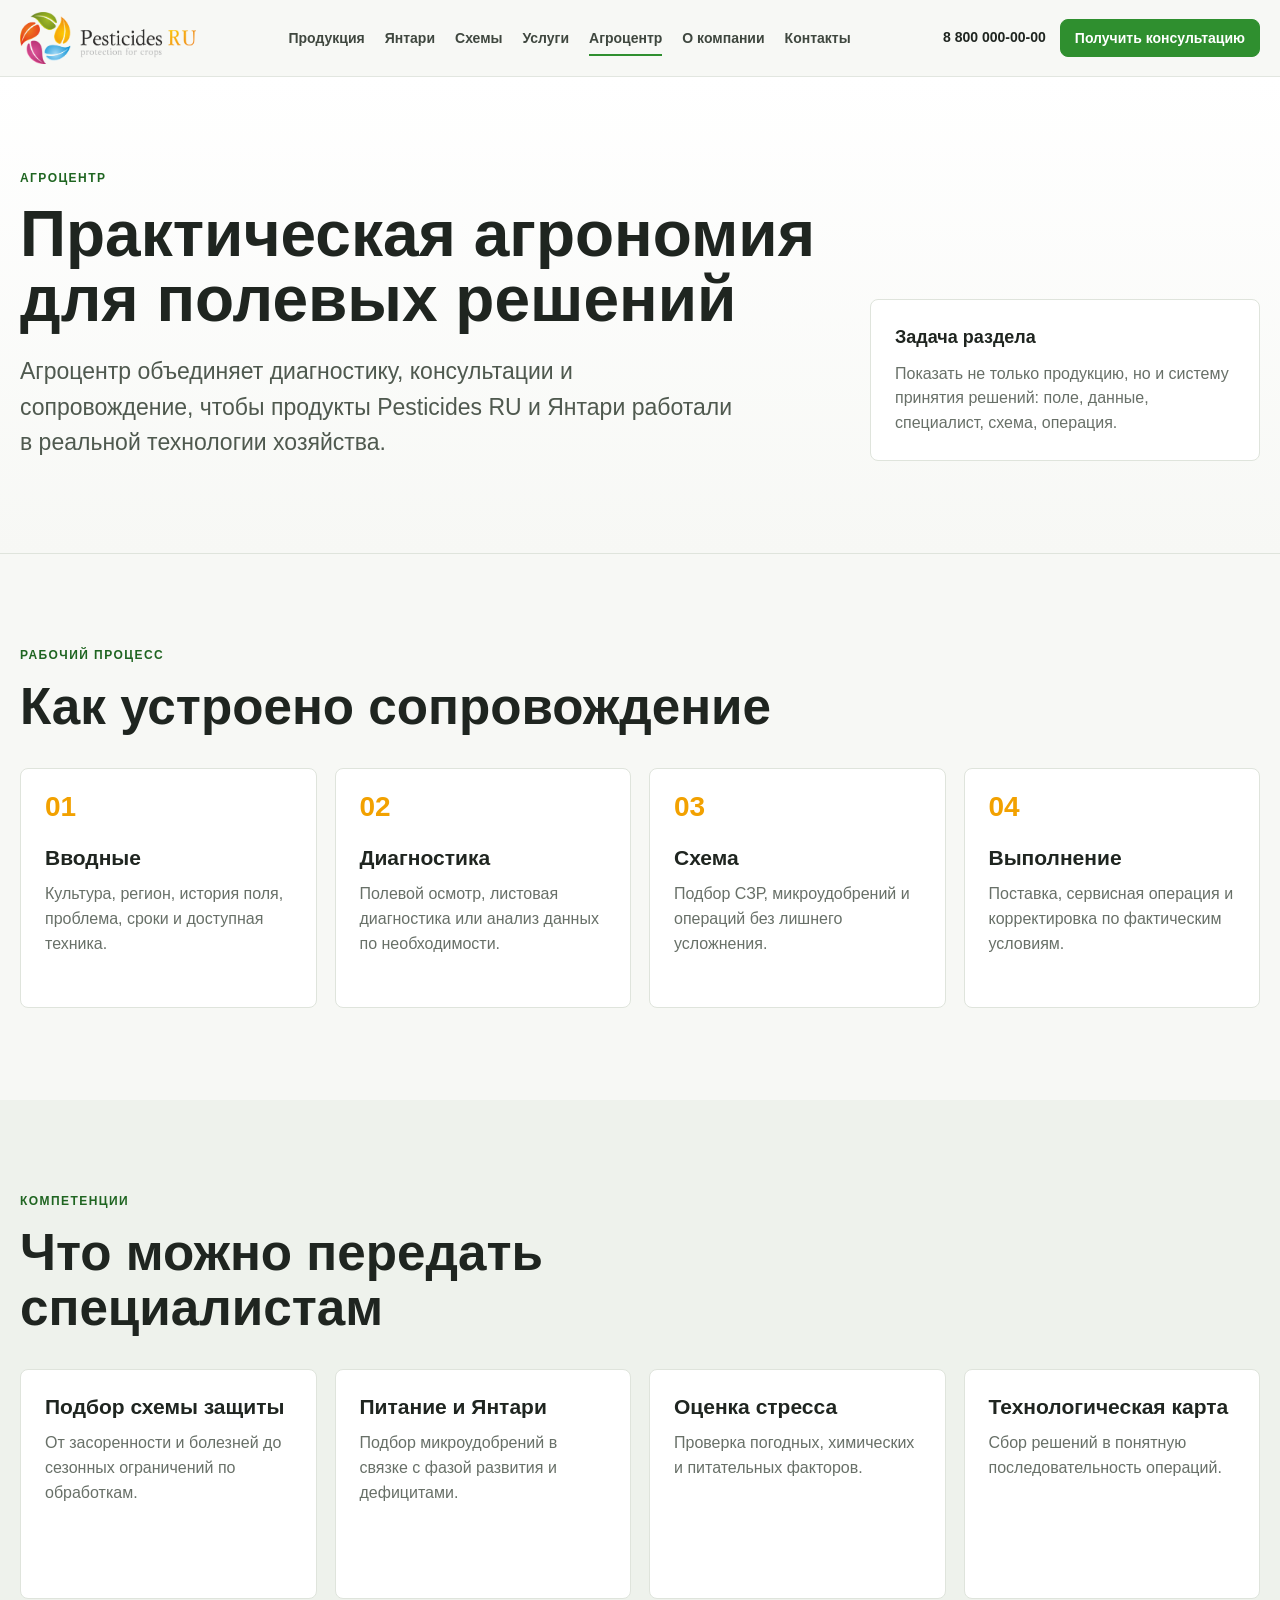
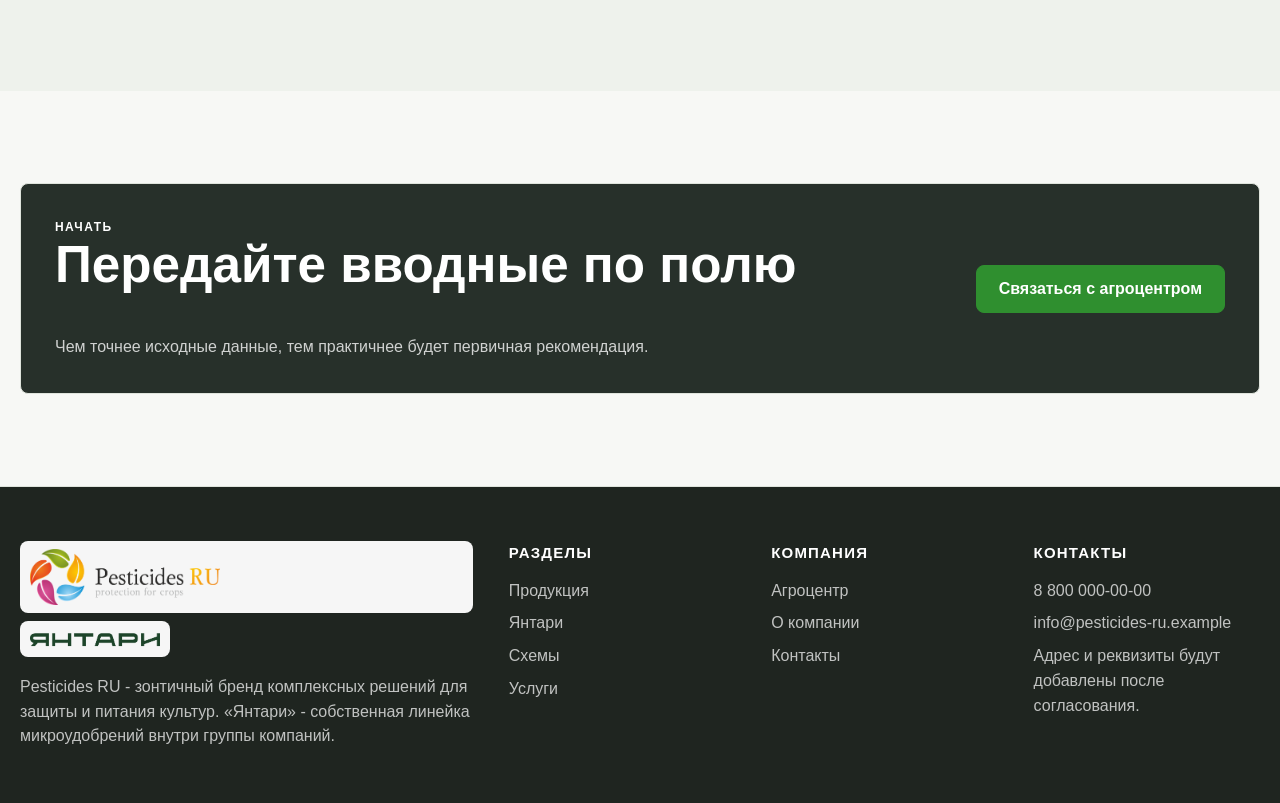
==== agrocenter.html @ 40eee6c5 "Initial static site" ====
<!doctype html>
<html lang="ru">
  <head>
    <meta charset="utf-8">
    <meta name="viewport" content="width=device-width, initial-scale=1">
    <title>Агроцентр - Pesticides RU</title>
    <meta name="description" content="Агроцентр Pesticides RU: диагностика, полевой мониторинг и сопровождение технологических решений.">
    <link rel="stylesheet" href="assets/css/styles.css">
  </head>
  <body>
    <header class="site-header" data-header>
      <div class="container header-inner">
        <a class="brand" href="index.html" aria-label="Pesticides RU"><img class="brand-logo" src="assets/img/logo-pesticides.png" alt="Pesticides RU"></a>
        <button class="nav-toggle" type="button" aria-label="Открыть меню" aria-expanded="false" data-menu-toggle><span></span><span></span></button>
        <nav class="site-nav" data-nav>
          <a href="products.html">Продукция</a>
          <a href="yantari.html">Янтари</a>
          <a href="schemes.html">Схемы</a>
          <a href="services.html">Услуги</a>
          <a href="agrocenter.html">Агроцентр</a>
          <a href="company.html">О компании</a>
          <a href="contacts.html">Контакты</a>
        </nav>
        <div class="header-actions"><a class="header-phone" href="tel:+78000000000">8 800 000-00-00</a><a class="button button--small" href="contacts.html">Получить консультацию</a></div>
      </div>
    </header>

    <main>
      <section class="page-hero section">
        <div class="container page-hero-grid">
          <div class="reveal">
            <p class="eyebrow">Агроцентр</p>
            <h1>Практическая агрономия для полевых решений</h1>
            <p class="lead">Агроцентр объединяет диагностику, консультации и сопровождение, чтобы продукты Pesticides RU и Янтари работали в реальной технологии хозяйства.</p>
          </div>
          <aside class="page-note reveal">
            <strong>Задача раздела</strong>
            <p>Показать не только продукцию, но и систему принятия решений: поле, данные, специалист, схема, операция.</p>
          </aside>
        </div>
      </section>

      <section class="section">
        <div class="container">
          <div class="section-header reveal">
            <p class="eyebrow">Рабочий процесс</p>
            <h2>Как устроено сопровождение</h2>
          </div>
          <div class="process-line">
            <article class="process-step reveal"><span>01</span><h3>Вводные</h3><p>Культура, регион, история поля, проблема, сроки и доступная техника.</p></article>
            <article class="process-step reveal"><span>02</span><h3>Диагностика</h3><p>Полевой осмотр, листовая диагностика или анализ данных по необходимости.</p></article>
            <article class="process-step reveal"><span>03</span><h3>Схема</h3><p>Подбор СЗР, микроудобрений и операций без лишнего усложнения.</p></article>
            <article class="process-step reveal"><span>04</span><h3>Выполнение</h3><p>Поставка, сервисная операция и корректировка по фактическим условиям.</p></article>
          </div>
        </div>
      </section>

      <section class="section section--muted">
        <div class="container">
          <div class="section-header reveal">
            <p class="eyebrow">Компетенции</p>
            <h2>Что можно передать специалистам</h2>
          </div>
          <div class="grid grid--4">
            <article class="card reveal"><h3>Подбор схемы защиты</h3><p>От засоренности и болезней до сезонных ограничений по обработкам.</p></article>
            <article class="card reveal"><h3>Питание и Янтари</h3><p>Подбор микроудобрений в связке с фазой развития и дефицитами.</p></article>
            <article class="card reveal"><h3>Оценка стресса</h3><p>Проверка погодных, химических и питательных факторов.</p></article>
            <article class="card reveal"><h3>Технологическая карта</h3><p>Сбор решений в понятную последовательность операций.</p></article>
          </div>
        </div>
      </section>

      <section class="section">
        <div class="container">
          <div class="cta-block reveal">
            <div><p class="eyebrow">Начать</p><h2>Передайте вводные по полю</h2><p>Чем точнее исходные данные, тем практичнее будет первичная рекомендация.</p></div>
            <a class="button" href="contacts.html">Связаться с агроцентром</a>
          </div>
        </div>
      </section>
    </main>

    <footer class="site-footer">
      <div class="container footer-grid">
        <div><a class="brand brand--footer" href="index.html"><img class="brand-logo" src="assets/img/logo-pesticides.png" alt="Pesticides RU"></a><img class="footer-yantari-logo" src="assets/img/logo-yantari-wordmark.png" alt="Янтари"><p>Pesticides RU - зонтичный бренд комплексных решений для защиты и питания культур. «Янтари» - собственная линейка микроудобрений внутри группы компаний.</p></div>
        <div><h2>Разделы</h2><a href="products.html">Продукция</a><a href="yantari.html">Янтари</a><a href="schemes.html">Схемы</a><a href="services.html">Услуги</a></div>
        <div><h2>Компания</h2><a href="agrocenter.html">Агроцентр</a><a href="company.html">О компании</a><a href="contacts.html">Контакты</a></div>
        <div><h2>Контакты</h2><a href="tel:+78000000000">8 800 000-00-00</a><a href="mailto:info@pesticides-ru.example">info@pesticides-ru.example</a><p>Адрес и реквизиты будут добавлены после согласования.</p></div>
      </div>
    </footer>
    <script src="assets/js/main.js"></script>
  </body>
</html>
---- assets/css/styles.css ----
:root {
  --color-bg: #f7f8f5;
  --color-surface: #ffffff;
  --color-text: #1f2520;
  --color-muted: #687068;
  --color-line: #dfe4dc;
  --color-green: #2f8f2f;
  --color-green-dark: #1f6521;
  --color-yantari: #f2a100;
  --color-yantari-soft: #fff4d8;
  --color-graphite: #27302a;
  --color-bluegray: #e8eef0;
  --shadow-soft: 0 18px 50px rgba(31, 37, 32, 0.08);
  --radius: 8px;
  --container: min(100% - 40px, 1240px);
}

* {
  box-sizing: border-box;
}

html {
  scroll-behavior: smooth;
}

body {
  margin: 0;
  background: var(--color-bg);
  color: var(--color-text);
  font-family: Inter, Arial, Helvetica, sans-serif;
  font-size: 16px;
  line-height: 1.55;
  text-rendering: optimizeLegibility;
}

body.menu-open {
  overflow: hidden;
}

img {
  display: block;
  max-width: 100%;
}

a {
  color: inherit;
  text-decoration: none;
}

button,
input,
select,
textarea {
  font: inherit;
}

.container {
  width: var(--container);
  margin: 0 auto;
}

.section {
  padding: 92px 0;
}

.section--tight {
  padding: 30px 0 70px;
}

.section--soft {
  background: linear-gradient(180deg, var(--color-yantari-soft), #fffaf0);
}

.section--muted {
  background: #eef2ec;
}

.section-header {
  max-width: 760px;
  margin-bottom: 34px;
}

.section-header h2,
.page-hero h1,
.hero h1,
.subbrand-hero h1 {
  margin: 0;
  color: var(--color-text);
  font-weight: 760;
  line-height: 1.02;
  letter-spacing: 0;
}

.hero h1 {
  max-width: 720px;
  font-size: clamp(38px, 5.4vw, 68px);
}

.page-hero h1,
.subbrand-hero h1 {
  font-size: clamp(38px, 5vw, 66px);
}

.section-header h2,
.cta-block h2,
.brand-feature h2 {
  font-size: clamp(30px, 4vw, 52px);
  line-height: 1.08;
}

h1,
h2,
h3,
p {
  margin-top: 0;
  overflow-wrap: break-word;
}

p {
  color: var(--color-muted);
}

.lead {
  max-width: 720px;
  margin: 22px 0 0;
  color: #4f594f;
  font-size: clamp(18px, 2vw, 23px);
}

.eyebrow {
  margin-bottom: 14px;
  color: var(--color-green-dark);
  font-size: 12px;
  font-weight: 760;
  letter-spacing: 0.12em;
  text-transform: uppercase;
}

.button {
  display: inline-flex;
  align-items: center;
  justify-content: center;
  min-height: 48px;
  padding: 0 22px;
  border: 1px solid var(--color-green);
  border-radius: var(--radius);
  background: var(--color-green);
  color: #ffffff;
  font-weight: 720;
  line-height: 1;
  transition: background 180ms ease, border-color 180ms ease, transform 180ms ease;
}

.button:hover {
  border-color: var(--color-green-dark);
  background: var(--color-green-dark);
  transform: translateY(-1px);
}

.button--secondary {
  background: transparent;
  color: var(--color-green-dark);
}

.button--secondary:hover {
  background: #eaf3e8;
  color: var(--color-green-dark);
}

.button--small {
  min-height: 38px;
  padding: 0 14px;
  font-size: 14px;
}

.text-link {
  display: inline-flex;
  align-items: center;
  gap: 8px;
  margin-top: auto;
  color: var(--color-green-dark);
  font-weight: 720;
}

.text-link::after {
  content: "";
  width: 24px;
  height: 1px;
  background: currentColor;
}

.site-header {
  position: sticky;
  top: 0;
  z-index: 20;
  border-bottom: 1px solid rgba(223, 228, 220, 0.86);
  background: rgba(247, 248, 245, 0.92);
  backdrop-filter: blur(18px);
  transition: box-shadow 180ms ease, background 180ms ease;
}

.site-header.is-scrolled {
  background: rgba(255, 255, 255, 0.94);
  box-shadow: 0 10px 32px rgba(31, 37, 32, 0.08);
}

.header-inner {
  display: grid;
  grid-template-columns: auto 1fr auto;
  align-items: center;
  gap: 24px;
  min-height: 76px;
}

.brand {
  display: inline-flex;
  align-items: center;
  gap: 10px;
  min-width: 0;
  font-weight: 800;
}

.brand-logo {
  display: block;
  width: 176px;
  height: auto;
}

.brand--footer .brand-logo {
  width: 190px;
}

.brand-mark {
  display: inline-flex;
  align-items: center;
  justify-content: center;
  width: 38px;
  height: 38px;
  border: 1px solid var(--color-green);
  border-radius: 50%;
  background: #eef6ec;
  color: var(--color-green-dark);
  font-size: 13px;
  font-weight: 800;
}

.brand-mark--large {
  width: 58px;
  height: 58px;
  font-size: 18px;
}

.brand-text {
  white-space: nowrap;
}

.site-nav {
  display: flex;
  align-items: center;
  justify-content: center;
  gap: 20px;
  color: #3f473f;
  font-size: 14px;
  font-weight: 640;
}

.site-nav a {
  position: relative;
  padding: 27px 0 26px;
}

.site-nav a::after {
  position: absolute;
  right: 0;
  bottom: 19px;
  left: 0;
  height: 2px;
  background: var(--color-green);
  content: "";
  opacity: 0;
  transform: scaleX(0.3);
  transition: opacity 180ms ease, transform 180ms ease;
}

.site-nav a:hover::after,
.site-nav a.is-active::after {
  opacity: 1;
  transform: scaleX(1);
}

.header-actions {
  display: inline-flex;
  align-items: center;
  gap: 14px;
}

.header-phone {
  color: var(--color-text);
  font-size: 14px;
  font-weight: 760;
  white-space: nowrap;
}

.nav-toggle {
  display: none;
  width: 42px;
  height: 42px;
  border: 1px solid var(--color-line);
  border-radius: var(--radius);
  background: var(--color-surface);
  cursor: pointer;
}

.nav-toggle span {
  display: block;
  width: 18px;
  height: 2px;
  margin: 5px auto;
  background: var(--color-text);
  transition: transform 180ms ease, opacity 180ms ease;
}

.nav-toggle.is-active span:first-child {
  transform: translateY(3.5px) rotate(45deg);
}

.nav-toggle.is-active span:last-child {
  transform: translateY(-3.5px) rotate(-45deg);
}

.mobile-nav-actions {
  display: none;
}

.hero {
  padding-top: 58px;
}

.hero-grid {
  display: grid;
  grid-template-columns: minmax(0, 1fr) minmax(360px, 0.92fr);
  align-items: center;
  gap: 44px;
}

.hero-grid > *,
.page-hero-grid > *,
.subbrand-hero-grid > *,
.brand-feature > *,
.two-column > *,
.contact-layout > *,
.grid > *,
.product-grid > *,
.service-list > *,
.stage-grid > *,
.process-line > *,
.footer-grid > * {
  min-width: 0;
}

.hero-copy {
  position: relative;
  z-index: 1;
}

.hero-actions {
  display: flex;
  flex-wrap: wrap;
  gap: 12px;
  margin-top: 34px;
}

.hero-media {
  min-height: 500px;
  overflow: hidden;
  border-radius: var(--radius);
  background: #d8dfd6;
  box-shadow: var(--shadow-soft);
}

.hero-media img {
  width: 100%;
  height: 100%;
  min-height: 500px;
  object-fit: cover;
}

.metrics-row {
  display: grid;
  grid-template-columns: repeat(5, 1fr);
  border-top: 1px solid var(--color-line);
  border-bottom: 1px solid var(--color-line);
  background: rgba(255, 255, 255, 0.52);
}

.metric {
  min-height: 138px;
  padding: 26px 24px;
  border-right: 1px solid var(--color-line);
}

.metric:last-child {
  border-right: 0;
}

.metric-value {
  display: block;
  margin-bottom: 12px;
  color: var(--color-text);
  font-size: clamp(24px, 3vw, 34px);
  font-weight: 820;
  line-height: 1;
}

.metric p {
  margin: 0;
  font-size: 14px;
}

.grid {
  display: grid;
  gap: 18px;
}

.grid--4 {
  grid-template-columns: repeat(4, minmax(0, 1fr));
}

.grid--5 {
  grid-template-columns: repeat(5, minmax(0, 1fr));
}

.grid--6 {
  grid-template-columns: repeat(6, minmax(0, 1fr));
}

.card,
.product-card,
.culture-card,
.document-card,
.service-card,
.scheme-card,
.contact-card,
.page-note,
.subbrand-panel,
.process-step,
.map-placeholder,
.requisites {
  border: 1px solid var(--color-line);
  border-radius: var(--radius);
  background: var(--color-surface);
}

.card {
  display: flex;
  min-height: 230px;
  flex-direction: column;
  padding: 24px;
  transition: border-color 180ms ease, transform 180ms ease, box-shadow 180ms ease;
}

.card:hover,
.product-card:hover,
.culture-card:hover,
.service-card:hover,
.document-card:hover {
  border-color: #b9c8b6;
  box-shadow: 0 14px 36px rgba(31, 37, 32, 0.07);
  transform: translateY(-2px);
}

.card--accent {
  border-color: #f3cb73;
  background: #fffaf0;
}

.card h3,
.product-card h3,
.service-card h2,
.document-card h3,
.process-step h3 {
  margin-bottom: 12px;
  color: var(--color-text);
  font-size: 21px;
  line-height: 1.2;
}

.card p,
.product-card p,
.document-card p,
.service-card p {
  margin-bottom: 0;
}

.card-kicker {
  margin-bottom: 18px;
  color: var(--color-muted);
  font-size: 12px;
  font-weight: 760;
  letter-spacing: 0.08em;
  text-transform: uppercase;
}

.brand-feature {
  display: grid;
  grid-template-columns: minmax(280px, 0.86fr) minmax(0, 1.14fr);
  gap: 44px;
  align-items: start;
}

.brand-feature p {
  max-width: 580px;
  margin-bottom: 28px;
  font-size: 18px;
}

.subbrand-logo {
  display: inline-flex;
  align-items: center;
  min-height: 38px;
  margin-bottom: 18px;
  padding: 8px 16px;
  border: 1px solid #e8b33c;
  border-radius: 999px;
  background: #fff6dc;
  color: #885b00;
  font-size: 16px;
  font-weight: 820;
}

.yantari-logo {
  display: block;
  width: min(100%, 230px);
  height: auto;
  margin-bottom: 18px;
}

.yantari-logo--hero {
  width: min(100%, 340px);
}

.yantari-logo--feature {
  width: min(100%, 260px);
}

.mini-products {
  display: grid;
  grid-template-columns: repeat(2, minmax(0, 1fr));
  gap: 14px;
}

.mini-products article {
  min-height: 132px;
  padding: 18px;
  border: 1px solid #efd99e;
  border-radius: var(--radius);
  background: rgba(255, 255, 255, 0.72);
}

.mini-products h3 {
  margin-bottom: 8px;
  font-size: 19px;
}

.mini-products p {
  margin: 0;
  font-size: 14px;
}

.culture-card {
  position: relative;
  display: flex;
  min-height: 128px;
  align-items: flex-end;
  padding: 18px;
  overflow: hidden;
  color: var(--color-text);
  font-weight: 780;
  transition: border-color 180ms ease, transform 180ms ease, box-shadow 180ms ease;
}

.culture-card::before {
  position: absolute;
  inset: 0;
  background:
    linear-gradient(135deg, rgba(47, 143, 47, 0.14), rgba(242, 161, 0, 0.08)),
    repeating-linear-gradient(90deg, transparent 0 22px, rgba(31, 37, 32, 0.04) 22px 23px);
  content: "";
}

.culture-card span {
  position: relative;
}

.cta-block {
  display: grid;
  grid-template-columns: minmax(0, 1fr) auto;
  gap: 30px;
  align-items: center;
  padding: 34px;
  border: 1px solid var(--color-line);
  border-radius: var(--radius);
  background: var(--color-graphite);
}

.cta-block h2,
.cta-block p,
.cta-block .eyebrow {
  color: #ffffff;
}

.cta-block p {
  max-width: 680px;
  margin-bottom: 0;
  color: rgba(255, 255, 255, 0.78);
}

.cta-actions {
  display: flex;
  flex-wrap: wrap;
  gap: 12px;
  justify-content: flex-end;
}

.cta-block .button--secondary {
  border-color: rgba(255, 255, 255, 0.5);
  color: #ffffff;
}

.cta-block .button--secondary:hover {
  background: rgba(255, 255, 255, 0.1);
}

.page-hero {
  border-bottom: 1px solid var(--color-line);
  background: linear-gradient(180deg, #ffffff, var(--color-bg));
}

.page-hero-grid,
.subbrand-hero-grid {
  display: grid;
  grid-template-columns: minmax(0, 1fr) minmax(280px, 390px);
  gap: 44px;
  align-items: end;
}

.page-note,
.contact-card,
.subbrand-panel {
  padding: 24px;
}

.page-note strong,
.contact-card h2 {
  display: block;
  margin-bottom: 10px;
  color: var(--color-text);
  font-size: 18px;
}

.page-note p,
.contact-card p,
.subbrand-panel p {
  margin: 0;
}

.filter-bar {
  display: flex;
  flex-wrap: wrap;
  gap: 8px;
  margin-bottom: 28px;
}

.filter-button {
  min-height: 38px;
  padding: 0 14px;
  border: 1px solid var(--color-line);
  border-radius: 999px;
  background: var(--color-surface);
  color: var(--color-text);
  cursor: pointer;
  font-size: 14px;
  font-weight: 680;
  transition: border-color 180ms ease, background 180ms ease, color 180ms ease;
}

.filter-button:hover,
.filter-button.is-active {
  border-color: var(--color-green);
  background: #eaf3e8;
  color: var(--color-green-dark);
}

.product-grid {
  display: grid;
  grid-template-columns: repeat(4, minmax(0, 1fr));
  gap: 18px;
}

.product-card {
  display: flex;
  min-height: 330px;
  flex-direction: column;
  padding: 22px;
  transition: border-color 180ms ease, transform 180ms ease, box-shadow 180ms ease;
}

.product-card.is-hidden,
.scheme-card.is-hidden {
  display: none;
}

.tag {
  display: inline-flex;
  width: fit-content;
  margin-bottom: 16px;
  padding: 5px 10px;
  border-radius: 999px;
  background: #edf4ec;
  color: var(--color-green-dark);
  font-size: 12px;
  font-weight: 760;
}

.tag--yantari {
  background: var(--color-yantari-soft);
  color: #8a5c00;
}

.product-card dl {
  display: grid;
  gap: 10px;
  margin: 0 0 18px;
}

.product-card dl div {
  display: grid;
  gap: 2px;
}

.product-card dt {
  color: var(--color-muted);
  font-size: 12px;
  font-weight: 760;
  text-transform: uppercase;
}

.product-card dd {
  margin: 0;
  color: var(--color-text);
  font-size: 14px;
}

.product-card .button {
  align-self: flex-start;
  margin-top: auto;
}

.subbrand-hero {
  background:
    linear-gradient(135deg, rgba(255, 244, 216, 0.95), rgba(247, 248, 245, 0.95)),
    radial-gradient(circle at 80% 20%, rgba(242, 161, 0, 0.18), transparent 32%);
}

.subbrand-panel {
  border-color: #efd99e;
  background: rgba(255, 255, 255, 0.66);
}

.two-column {
  display: grid;
  grid-template-columns: minmax(260px, 0.8fr) minmax(0, 1.2fr);
  gap: 54px;
  align-items: start;
}

.text-stack {
  max-width: 780px;
}

.text-stack p {
  color: #475047;
  font-size: 19px;
}

.document-card {
  min-height: 210px;
  padding: 22px;
  transition: border-color 180ms ease, transform 180ms ease, box-shadow 180ms ease;
}

.document-card span {
  display: inline-flex;
  margin-top: 18px;
  color: var(--color-yantari);
  font-size: 13px;
  font-weight: 820;
}

.scheme-list {
  display: grid;
  gap: 22px;
}

.accordion {
  border: 1px solid var(--color-line);
  border-radius: var(--radius);
  background: var(--color-surface);
  overflow: hidden;
}

.accordion-item + .accordion-item {
  border-top: 1px solid var(--color-line);
}

.accordion-trigger {
  display: flex;
  width: 100%;
  min-height: 68px;
  align-items: center;
  justify-content: space-between;
  gap: 18px;
  padding: 0 22px;
  border: 0;
  background: transparent;
  color: var(--color-text);
  cursor: pointer;
  font-weight: 760;
  text-align: left;
}

.accordion-icon {
  position: relative;
  width: 18px;
  height: 18px;
  flex: 0 0 auto;
}

.accordion-icon::before,
.accordion-icon::after {
  position: absolute;
  top: 50%;
  left: 50%;
  width: 16px;
  height: 2px;
  background: var(--color-green-dark);
  content: "";
  transform: translate(-50%, -50%);
}

.accordion-icon::after {
  transform: translate(-50%, -50%) rotate(90deg);
  transition: opacity 160ms ease;
}

.accordion-trigger[aria-expanded="true"] .accordion-icon::after {
  opacity: 0;
}

.accordion-panel {
  padding: 0 22px 22px;
}

.accordion-panel p {
  max-width: 820px;
  margin: 0;
}

.scheme-card {
  padding: 24px;
}

.scheme-card-head {
  display: flex;
  align-items: center;
  justify-content: space-between;
  gap: 18px;
  margin-bottom: 20px;
  border-bottom: 1px solid var(--color-line);
}

.scheme-card-head h2 {
  margin: 0 0 16px;
  font-size: clamp(26px, 3vw, 38px);
}

.stage-grid {
  display: grid;
  grid-template-columns: repeat(3, minmax(0, 1fr));
  gap: 14px;
}

.stage-grid section {
  min-height: 144px;
  padding: 18px;
  border: 1px solid #e7ebe5;
  border-radius: var(--radius);
  background: #fbfcfa;
}

.stage-grid h3 {
  margin-bottom: 8px;
  font-size: 17px;
}

.stage-grid p {
  margin: 0;
  font-size: 14px;
}

.service-list {
  display: grid;
  grid-template-columns: repeat(3, minmax(0, 1fr));
  gap: 18px;
}

.service-card {
  display: flex;
  min-height: 390px;
  flex-direction: column;
  padding: 24px;
  transition: border-color 180ms ease, transform 180ms ease, box-shadow 180ms ease;
}

.service-card--wide {
  grid-column: span 3;
  min-height: auto;
}

.service-card .button {
  align-self: flex-start;
  margin-top: auto;
}

.process-line {
  display: grid;
  grid-template-columns: repeat(4, minmax(0, 1fr));
  gap: 18px;
}

.process-step {
  min-height: 240px;
  padding: 24px;
}

.process-step span {
  display: block;
  margin-bottom: 24px;
  color: var(--color-yantari);
  font-size: 28px;
  font-weight: 820;
  line-height: 1;
}

.info-list {
  display: grid;
  gap: 18px;
}

.info-list article {
  padding-bottom: 18px;
  border-bottom: 1px solid var(--color-line);
}

.info-list h3 {
  margin-bottom: 6px;
  font-size: 22px;
}

.info-list p {
  margin-bottom: 0;
}

.brand-architecture {
  display: grid;
  grid-template-columns: repeat(2, minmax(0, 1fr));
  gap: 18px;
}

.brand-architecture > div {
  min-height: 300px;
  padding: 30px;
  border: 1px solid var(--color-line);
  border-radius: var(--radius);
  background: var(--color-surface);
}

.architecture-logo {
  display: block;
  width: min(100%, 300px);
  height: auto;
}

.architecture-logo--yantari {
  width: min(100%, 270px);
}

.brand-architecture h2 {
  margin: 24px 0 12px;
  font-size: 32px;
}

.contact-card {
  display: grid;
  gap: 10px;
}

.contact-card a {
  color: var(--color-green-dark);
  font-weight: 760;
}

.contact-layout {
  display: grid;
  grid-template-columns: minmax(0, 1fr) 360px;
  gap: 22px;
  align-items: start;
}

.contact-form {
  display: grid;
  grid-template-columns: repeat(2, minmax(0, 1fr));
  gap: 18px;
  padding: 24px;
  border: 1px solid var(--color-line);
  border-radius: var(--radius);
  background: var(--color-surface);
}

.form-row {
  display: grid;
  gap: 8px;
}

.form-row--full,
.form-footer {
  grid-column: 1 / -1;
}

.form-row label {
  color: var(--color-text);
  font-size: 14px;
  font-weight: 720;
}

.form-row input,
.form-row select,
.form-row textarea {
  width: 100%;
  border: 1px solid var(--color-line);
  border-radius: var(--radius);
  background: #fbfcfa;
  color: var(--color-text);
}

.form-row input,
.form-row select {
  height: 46px;
  padding: 0 12px;
}

.form-row textarea {
  min-height: 150px;
  resize: vertical;
  padding: 12px;
}

.form-row input:focus,
.form-row select:focus,
.form-row textarea:focus {
  outline: 2px solid rgba(47, 143, 47, 0.2);
  border-color: var(--color-green);
}

.form-footer {
  display: flex;
  align-items: center;
  gap: 16px;
}

.form-status {
  margin: 0;
  color: var(--color-green-dark);
  font-size: 14px;
  font-weight: 680;
}

.details-stack {
  display: grid;
  gap: 18px;
}

.map-placeholder,
.requisites {
  padding: 24px;
}

.map-placeholder {
  min-height: 290px;
  background:
    linear-gradient(135deg, rgba(47, 143, 47, 0.07), rgba(242, 161, 0, 0.08)),
    repeating-linear-gradient(0deg, transparent 0 26px, rgba(31, 37, 32, 0.05) 26px 27px),
    repeating-linear-gradient(90deg, transparent 0 26px, rgba(31, 37, 32, 0.05) 26px 27px),
    #ffffff;
}

.map-placeholder h2,
.requisites h2 {
  margin-bottom: 12px;
  font-size: 23px;
}

.requisites p {
  margin-bottom: 8px;
  font-size: 14px;
}

.site-footer {
  padding: 54px 0;
  border-top: 1px solid var(--color-line);
  background: #1f2520;
  color: #ffffff;
}

.footer-grid {
  display: grid;
  grid-template-columns: minmax(260px, 1.4fr) repeat(3, minmax(0, 0.7fr));
  gap: 36px;
}

.site-footer p,
.site-footer a {
  color: rgba(255, 255, 255, 0.72);
}

.site-footer p {
  margin-bottom: 0;
}

.site-footer h2 {
  margin-bottom: 14px;
  color: #ffffff;
  font-size: 15px;
  text-transform: uppercase;
  letter-spacing: 0.08em;
}

.site-footer a {
  display: block;
  margin-bottom: 8px;
}

.brand--footer {
  display: inline-flex;
  margin-bottom: 18px;
  padding: 8px 10px;
  border-radius: var(--radius);
  background: rgba(255, 255, 255, 0.96);
  color: #ffffff;
}

.brand--footer .brand-mark {
  border-color: rgba(255, 255, 255, 0.35);
  background: rgba(255, 255, 255, 0.08);
  color: #ffffff;
}

.footer-yantari-logo {
  display: block;
  width: 150px;
  height: auto;
  margin: 0 0 18px;
  padding: 7px 10px;
  border-radius: var(--radius);
  background: rgba(255, 255, 255, 0.96);
}

.reveal {
  opacity: 0;
  transform: translateY(18px);
  transition: opacity 520ms ease, transform 520ms ease;
}

.reveal.is-visible {
  opacity: 1;
  transform: translateY(0);
}

@media (max-width: 1180px) {
  .header-inner {
    grid-template-columns: auto auto;
    justify-content: space-between;
  }

  .nav-toggle {
    display: block;
  }

  .site-nav,
  .header-actions {
    position: fixed;
    right: 20px;
    left: 20px;
    display: none;
    border: 1px solid var(--color-line);
    background: var(--color-surface);
  }

  .site-nav {
    top: 86px;
    z-index: 22;
    flex-direction: column;
    align-items: stretch;
    gap: 0;
    max-height: calc(100vh - 108px);
    overflow-y: auto;
    padding: 10px;
    border-radius: var(--radius);
    box-shadow: var(--shadow-soft);
  }

  .site-nav.is-open {
    display: flex;
  }

  .site-nav a {
    padding: 13px 12px;
    border-bottom: 1px solid var(--color-line);
  }

  .site-nav a:last-child {
    border-bottom: 0;
  }

  .site-nav a::after {
    display: none;
  }

  .header-actions,
  .header-actions.is-open {
    display: none;
  }

  .mobile-nav-actions {
    display: grid;
    gap: 10px;
    padding: 12px 2px 2px;
  }

  .site-nav .mobile-nav-actions a {
    display: flex;
    width: 100%;
    justify-content: center;
    padding: 0;
    border-bottom: 0;
  }

  .mobile-nav-actions .header-phone {
    min-height: 38px;
    align-items: center;
    border: 1px solid var(--color-line);
    border-radius: var(--radius);
    background: #fbfcfa;
  }

  .hero-grid,
  .page-hero-grid,
  .subbrand-hero-grid,
  .brand-feature,
  .two-column,
  .contact-layout {
    grid-template-columns: 1fr;
  }

  .hero-media,
  .hero-media img {
    min-height: 420px;
  }

  .metrics-row,
  .grid--5,
  .grid--6,
  .product-grid,
  .service-list,
  .process-line,
  .footer-grid {
    grid-template-columns: repeat(2, minmax(0, 1fr));
  }

  .grid--4,
  .stage-grid {
    grid-template-columns: repeat(2, minmax(0, 1fr));
  }

  .service-card--wide {
    grid-column: span 2;
  }

  .metric {
    border-bottom: 1px solid var(--color-line);
  }
}

@media (max-width: 767px) {
  :root {
    --container: min(100% - 28px, 1240px);
  }

  .section {
    padding: 64px 0;
  }

  .section--tight {
    padding: 18px 0 52px;
  }

  .header-inner {
    min-height: 68px;
  }

  .brand-text {
    max-width: 150px;
    overflow: hidden;
    text-overflow: ellipsis;
  }

  .brand-logo {
    width: 146px;
  }

  .site-nav {
    top: 78px;
    right: 14px;
    left: 14px;
  }

  .hero {
    padding-top: 42px;
  }

  .page-hero h1,
  .subbrand-hero h1 {
    font-size: 30px;
    line-height: 1.08;
  }

  .hero-actions,
  .cta-actions,
  .form-footer {
    flex-direction: column;
    align-items: stretch;
  }

  .hero-media,
  .hero-media img {
    min-height: 300px;
  }

  .metrics-row,
  .grid--4,
  .grid--5,
  .grid--6,
  .product-grid,
  .service-list,
  .stage-grid,
  .process-line,
  .footer-grid,
  .brand-architecture,
  .mini-products,
  .contact-form,
  .cta-block {
    grid-template-columns: 1fr;
  }

  .metric {
    min-height: auto;
    border-right: 0;
  }

  .card,
  .product-card,
  .service-card,
  .document-card,
  .scheme-card,
  .cta-block {
    padding: 20px;
  }

  .service-card--wide {
    grid-column: auto;
  }

  .scheme-card-head {
    display: block;
  }

  .page-note,
  .contact-card,
  .subbrand-panel {
    padding: 20px;
  }

  .culture-card {
    min-height: 96px;
  }
}

@media (prefers-reduced-motion: reduce) {
  html {
    scroll-behavior: auto;
  }

  *,
  *::before,
  *::after {
    transition-duration: 0.01ms !important;
    animation-duration: 0.01ms !important;
    animation-iteration-count: 1 !important;
  }

  .reveal {
    opacity: 1;
    transform: none;
  }
}
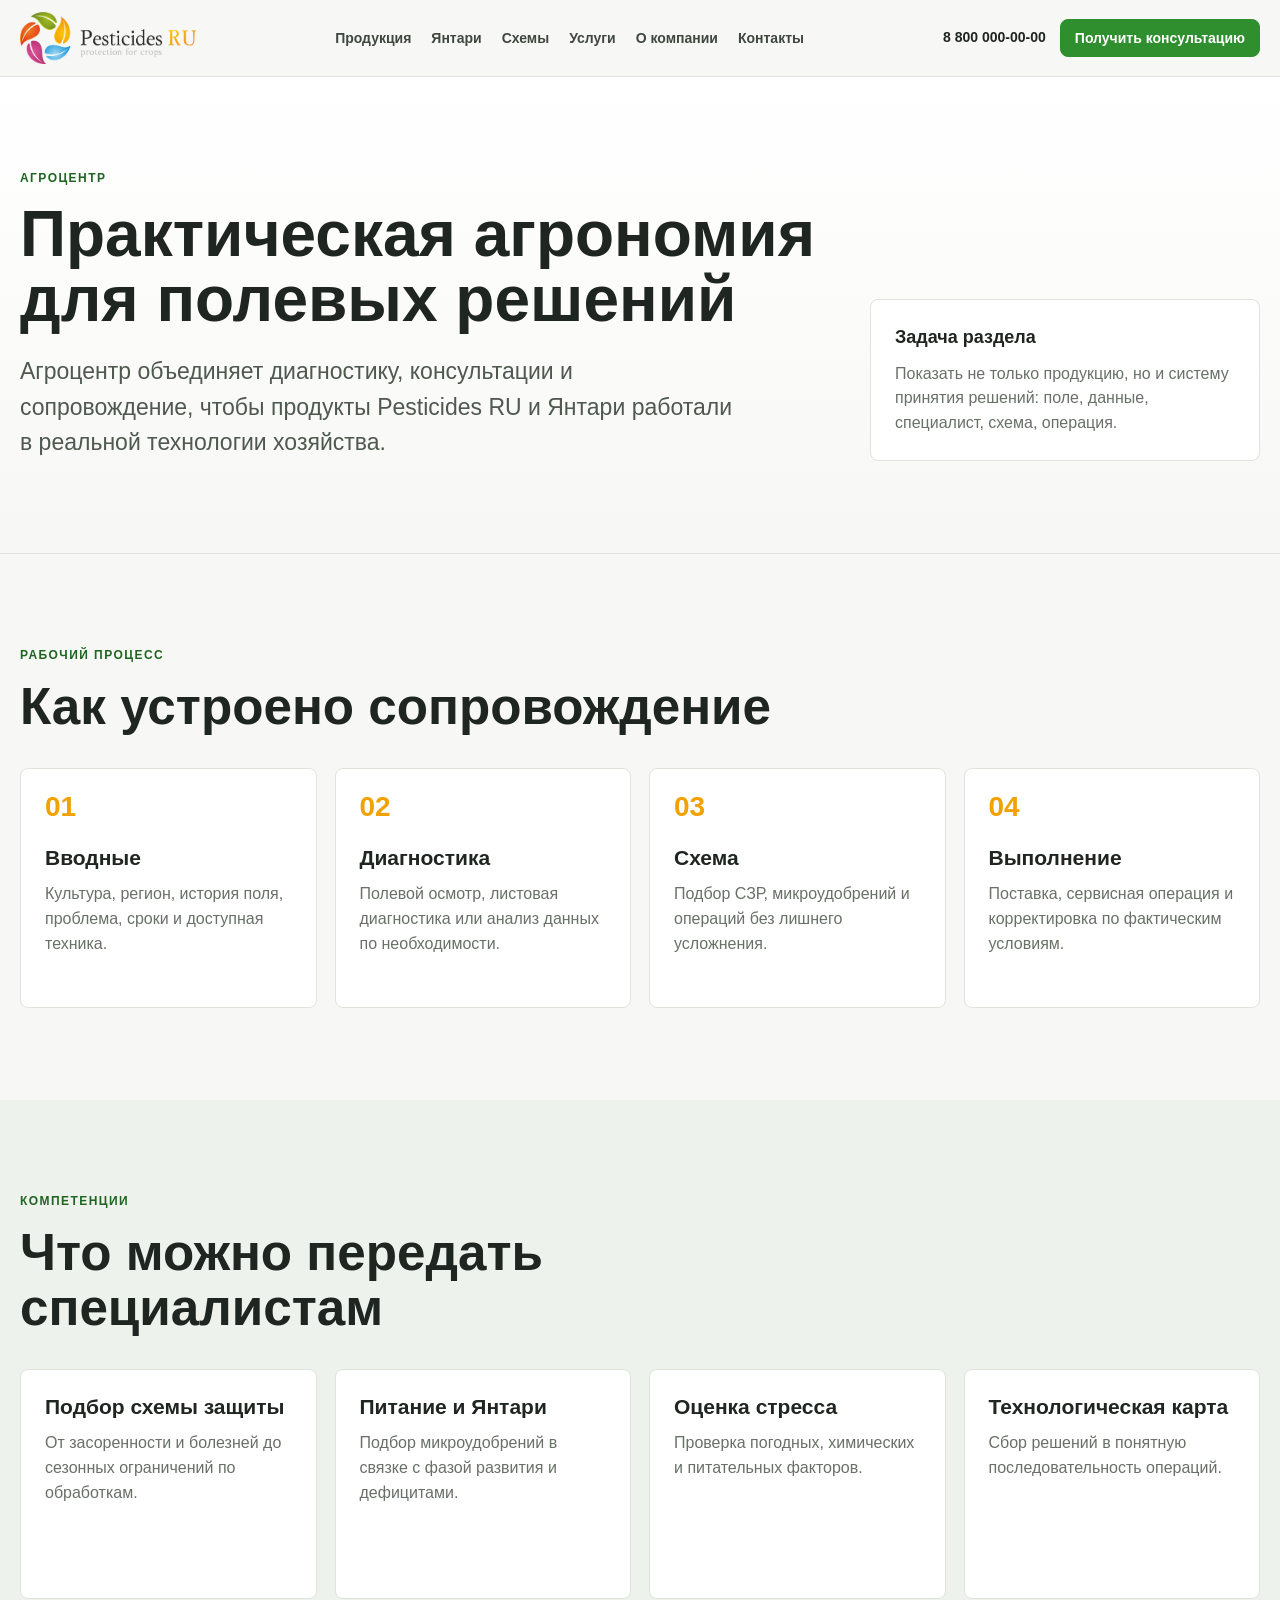
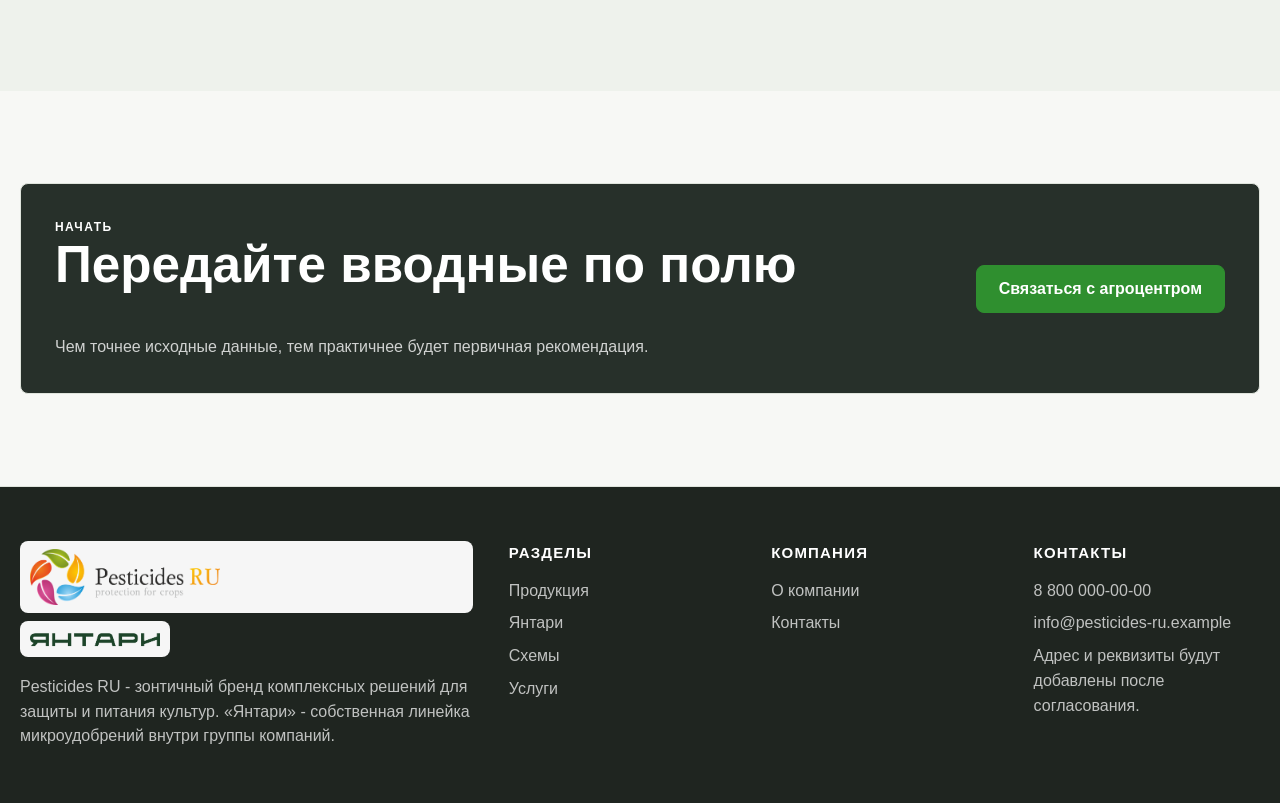
==== commit a14aa6d5: "Update MVP v0.3 structure" ====
--- a/agrocenter.html
+++ b/agrocenter.html
@@ -17,7 +17,6 @@
           <a href="yantari.html">Янтари</a>
           <a href="schemes.html">Схемы</a>
           <a href="services.html">Услуги</a>
-          <a href="agrocenter.html">Агроцентр</a>
           <a href="company.html">О компании</a>
           <a href="contacts.html">Контакты</a>
         </nav>
@@ -84,7 +83,7 @@
       <div class="container footer-grid">
         <div><a class="brand brand--footer" href="index.html"><img class="brand-logo" src="assets/img/logo-pesticides.png" alt="Pesticides RU"></a><img class="footer-yantari-logo" src="assets/img/logo-yantari-wordmark.png" alt="Янтари"><p>Pesticides RU - зонтичный бренд комплексных решений для защиты и питания культур. «Янтари» - собственная линейка микроудобрений внутри группы компаний.</p></div>
         <div><h2>Разделы</h2><a href="products.html">Продукция</a><a href="yantari.html">Янтари</a><a href="schemes.html">Схемы</a><a href="services.html">Услуги</a></div>
-        <div><h2>Компания</h2><a href="agrocenter.html">Агроцентр</a><a href="company.html">О компании</a><a href="contacts.html">Контакты</a></div>
+        <div><h2>Компания</h2><a href="company.html">О компании</a><a href="contacts.html">Контакты</a></div>
         <div><h2>Контакты</h2><a href="tel:+78000000000">8 800 000-00-00</a><a href="mailto:info@pesticides-ru.example">info@pesticides-ru.example</a><p>Адрес и реквизиты будут добавлены после согласования.</p></div>
       </div>
     </footer>
--- a/assets/css/styles.css
+++ b/assets/css/styles.css
@@ -6,13 +6,16 @@
   --color-line: #dfe4dc;
   --color-green: #2f8f2f;
   --color-green-dark: #1f6521;
+  --color-amber: #f2a100;
   --color-yantari: #f2a100;
   --color-yantari-soft: #fff4d8;
+  --color-soft-green: #edf5eb;
   --color-graphite: #27302a;
   --color-bluegray: #e8eef0;
   --shadow-soft: 0 18px 50px rgba(31, 37, 32, 0.08);
   --radius: 8px;
   --container: min(100% - 40px, 1240px);
+  --grid-gap: 18px;
 }
 
 * {
@@ -349,6 +352,7 @@
 .brand-feature > *,
 .two-column > *,
 .contact-layout > *,
+.request-layout > *,
 .grid > *,
 .product-grid > *,
 .service-list > *,
@@ -368,6 +372,15 @@
   flex-wrap: wrap;
   gap: 12px;
   margin-top: 34px;
+}
+
+.trust-line {
+  margin: 24px 0 0;
+  padding-top: 18px;
+  border-top: 1px solid var(--color-line);
+  color: var(--color-muted);
+  font-size: 14px;
+  font-weight: 680;
 }
 
 .hero-media {
@@ -570,8 +583,11 @@
 .culture-card {
   position: relative;
   display: flex;
-  min-height: 128px;
-  align-items: flex-end;
+  min-height: 174px;
+  flex-direction: column;
+  align-items: flex-start;
+  justify-content: flex-end;
+  gap: 8px;
   padding: 18px;
   overflow: hidden;
   color: var(--color-text);
@@ -588,8 +604,27 @@
   content: "";
 }
 
+.culture-card h3,
+.culture-card p,
 .culture-card span {
   position: relative;
+}
+
+.culture-card h3 {
+  margin: 0;
+  font-size: 20px;
+}
+
+.culture-card p {
+  margin: 0;
+  color: #536052;
+  font-size: 13px;
+  font-weight: 560;
+}
+
+.culture-card span {
+  color: var(--color-green-dark);
+  font-size: 13px;
 }
 
 .cta-block {
@@ -669,6 +704,28 @@
   flex-wrap: wrap;
   gap: 8px;
   margin-bottom: 28px;
+}
+
+.filter-panel {
+  display: grid;
+  gap: 18px;
+  margin-bottom: 28px;
+  padding: 18px;
+  border: 1px solid var(--color-line);
+  border-radius: var(--radius);
+  background: var(--color-surface);
+}
+
+.filter-panel .filter-bar {
+  margin-bottom: 0;
+}
+
+.filter-label {
+  margin-bottom: 8px;
+  color: var(--color-text);
+  font-size: 13px;
+  font-weight: 780;
+  text-transform: uppercase;
 }
 
 .filter-button {
@@ -870,6 +927,16 @@
   padding: 24px;
 }
 
+.scheme-card .button {
+  align-self: flex-start;
+}
+
+.scheme-meta {
+  margin: -4px 0 18px;
+  color: var(--color-green-dark);
+  font-weight: 680;
+}
+
 .scheme-card-head {
   display: flex;
   align-items: center;
@@ -886,8 +953,9 @@
 
 .stage-grid {
   display: grid;
-  grid-template-columns: repeat(3, minmax(0, 1fr));
+  grid-template-columns: repeat(2, minmax(0, 1fr));
   gap: 14px;
+  margin-bottom: 18px;
 }
 
 .stage-grid section {
@@ -1027,6 +1095,17 @@
   background: var(--color-surface);
 }
 
+.request-layout {
+  display: grid;
+  grid-template-columns: minmax(260px, 0.7fr) minmax(0, 1.3fr);
+  gap: 36px;
+  align-items: start;
+}
+
+.request-form {
+  border-color: #efd99e;
+}
+
 .form-row {
   display: grid;
   gap: 8px;
@@ -1041,6 +1120,45 @@
   color: var(--color-text);
   font-size: 14px;
   font-weight: 720;
+}
+
+.task-fieldset {
+  margin: 0;
+  padding: 0;
+  border: 0;
+}
+
+.task-fieldset legend {
+  margin-bottom: 10px;
+  color: var(--color-text);
+  font-size: 14px;
+  font-weight: 720;
+}
+
+.checkbox-grid {
+  display: grid;
+  grid-template-columns: repeat(3, minmax(0, 1fr));
+  gap: 10px;
+}
+
+.checkbox-grid label {
+  display: flex;
+  min-height: 42px;
+  align-items: center;
+  gap: 8px;
+  padding: 10px 12px;
+  border: 1px solid var(--color-line);
+  border-radius: var(--radius);
+  background: #fbfcfa;
+  color: #475047;
+  font-size: 14px;
+  font-weight: 620;
+}
+
+.checkbox-grid input {
+  width: 16px;
+  height: 16px;
+  accent-color: var(--color-green);
 }
 
 .form-row input,
@@ -1268,7 +1386,8 @@
   .subbrand-hero-grid,
   .brand-feature,
   .two-column,
-  .contact-layout {
+  .contact-layout,
+  .request-layout {
     grid-template-columns: 1fr;
   }
 
@@ -1289,6 +1408,10 @@
 
   .grid--4,
   .stage-grid {
+    grid-template-columns: repeat(2, minmax(0, 1fr));
+  }
+
+  .checkbox-grid {
     grid-template-columns: repeat(2, minmax(0, 1fr));
   }
 
@@ -1368,6 +1491,8 @@
   .brand-architecture,
   .mini-products,
   .contact-form,
+  .request-layout,
+  .checkbox-grid,
   .cta-block {
     grid-template-columns: 1fr;
   }
@@ -1401,7 +1526,7 @@
   }
 
   .culture-card {
-    min-height: 96px;
+    min-height: 138px;
   }
 }
 
